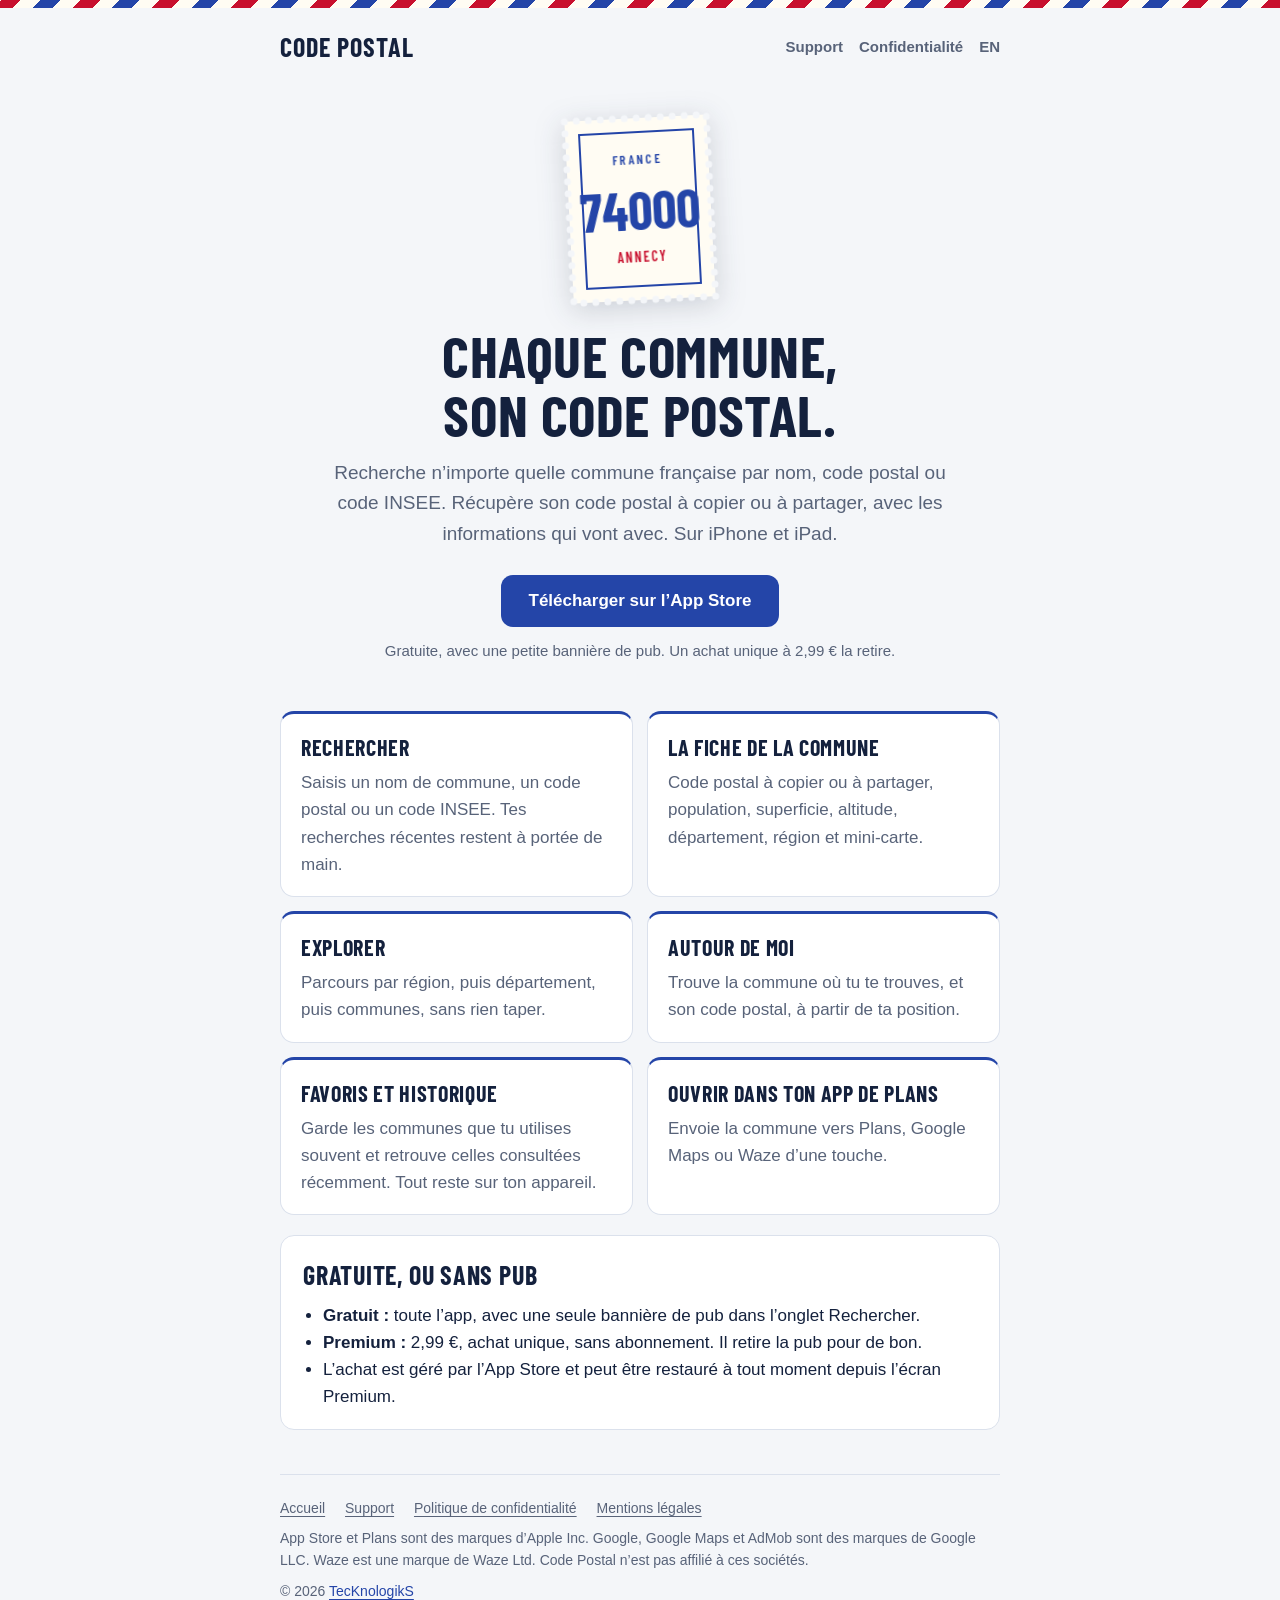
==== fr/index.html @ ab133513 "CP-9: site Code Postal FR/EN (présentation, confidentialité AdMob/UMP/ATT et localisation, support, " ====
<!doctype html>
<html lang="fr">
<head>
  <meta charset="utf-8">
  <meta name="viewport" content="width=device-width, initial-scale=1, viewport-fit=cover">
  <title>Code Postal — chaque commune française, son code postal</title>
  <meta name="description" content="Recherche une commune française par nom, code postal ou code INSEE. Code postal à copier ou partager, population, superficie, altitude, carte. Gratuit sur iPhone et iPad.">
  <meta name="theme-color" content="#2445a8">
  <meta name="apple-itunes-app" content="app-id=1579357995">
  <link rel="icon" href="../assets/favicon.svg" type="image/svg+xml">
  <link rel="alternate" hreflang="en" href="https://cp.tecknologiks.com/">
  <link rel="alternate" hreflang="fr" href="https://cp.tecknologiks.com/fr/">
  <link rel="alternate" hreflang="x-default" href="https://cp.tecknologiks.com/">
  <link rel="stylesheet" href="../assets/style.css">
</head>
<body>
  <div class="wrap">
    <header class="site">
      <a class="brand" href="./">Code Postal</a>
      <nav class="site" aria-label="Navigation">
        <a href="support.html">Support</a>
        <a href="confidentialite.html">Confidentialité</a>
        <a href="../" hreflang="en" lang="en">EN</a>
      </nav>
    </header>

    <main>
      <section class="hero">
        <svg class="stamp" viewBox="0 0 150 190" aria-hidden="true" focusable="false">
          <rect class="paper" x="4" y="4" width="142" height="182"/>
          <rect class="perf" x="4" y="4" width="142" height="182" fill="none" stroke-width="7" stroke-dasharray="0 12" stroke-linecap="round"/>
          <rect class="frame" x="18" y="18" width="114" height="154"/>
          <text class="small" x="75" y="50">FRANCE</text>
          <text class="code" x="75" y="116">74000</text>
          <text class="city" x="75" y="148">ANNECY</text>
        </svg>
        <h1>Chaque commune,<br>son code postal.</h1>
        <p class="lead">Recherche n’importe quelle commune française par nom, code postal ou code INSEE. Récupère son code postal à copier ou à partager, avec les informations qui vont avec. Sur iPhone et iPad.</p>
        <a class="button" href="https://apps.apple.com/app/id1579357995">Télécharger sur l’App Store</a>
        <p class="price-note">Gratuite, avec une petite bannière de pub. Un achat unique à 2,99 € la retire.</p>
      </section>

      <section class="features" aria-label="Fonctionnalités">
        <div class="feature"><h3>Rechercher</h3><p>Saisis un nom de commune, un code postal ou un code INSEE. Tes recherches récentes restent à portée de main.</p></div>
        <div class="feature"><h3>La fiche de la commune</h3><p>Code postal à copier ou à partager, population, superficie, altitude, département, région et mini-carte.</p></div>
        <div class="feature"><h3>Explorer</h3><p>Parcours par région, puis département, puis communes, sans rien taper.</p></div>
        <div class="feature"><h3>Autour de moi</h3><p>Trouve la commune où tu te trouves, et son code postal, à partir de ta position.</p></div>
        <div class="feature"><h3>Favoris et historique</h3><p>Garde les communes que tu utilises souvent et retrouve celles consultées récemment. Tout reste sur ton appareil.</p></div>
        <div class="feature"><h3>Ouvrir dans ton app de plans</h3><p>Envoie la commune vers Plans, Google Maps ou Waze d’une touche.</p></div>
      </section>

      <section class="pricing" aria-labelledby="pricing-title">
        <h2 id="pricing-title">Gratuite, ou sans pub</h2>
        <ul>
          <li><strong>Gratuit :</strong> toute l’app, avec une seule bannière de pub dans l’onglet Rechercher.</li>
          <li><strong>Premium :</strong> 2,99 €, achat unique, sans abonnement. Il retire la pub pour de bon.</li>
          <li>L’achat est géré par l’App Store et peut être restauré à tout moment depuis l’écran Premium.</li>
        </ul>
      </section>
    </main>

    <footer class="site">
      <nav aria-label="Liens légaux">
        <a href="./">Accueil</a>
        <a href="support.html">Support</a>
        <a href="confidentialite.html">Politique de confidentialité</a>
        <a href="mentions-legales.html">Mentions légales</a>
      </nav>
      <p>App Store et Plans sont des marques d’Apple Inc. Google, Google Maps et AdMob sont des marques de Google LLC. Waze est une marque de Waze Ltd. Code Postal n’est pas affilié à ces sociétés.</p>
      <p>© 2026 <a href="https://tecknologiks.com/">TecKnologikS</a></p>
    </footer>
  </div>
</body>
</html>
---- assets/style.css ----
/* Code Postal site: same identity as the app (postal blue, stamp red, ivory paper, Barlow Condensed for display).
   Fonts are self-hosted (SIL OFL 1.1, see fonts/BarlowCondensed-LICENSE.txt): no third-party requests, no cookies. */

@font-face { font-family: "Barlow Condensed"; font-weight: 600; font-style: normal; font-display: swap; src: url("fonts/BarlowCondensed-SemiBold.ttf") format("truetype"); }
@font-face { font-family: "Barlow Condensed"; font-weight: 700; font-style: normal; font-display: swap; src: url("fonts/BarlowCondensed-Bold.ttf") format("truetype"); }

:root {
  --bg: #f4f6f9;
  --surface: #ffffff;
  --ink: #14213d;
  --muted: #586379;
  --line: #dbe1ec;
  --blue: #2445a8;
  --red: #c8102e;
  --paper: #fffcf3;
  --stamp-ink: #4a3b7a;
  --radius: 14px;
  --max: 760px;
  --display: "Barlow Condensed", "Arial Narrow", "Helvetica Neue", sans-serif;
}
@media (prefers-color-scheme: dark) {
  :root {
    --bg: #0f1420; --surface: #181f33; --ink: #eef1f7; --muted: #9aa5bb; --line: #2a3450;
    --blue: #8fa8ff; --red: #ff6b7a; --paper: #1c2740; --stamp-ink: #b9a9ec;
  }
}

* { box-sizing: border-box; }
html { -webkit-text-size-adjust: 100%; }
body {
  margin: 0; background: var(--bg); color: var(--ink);
  font-family: -apple-system, BlinkMacSystemFont, "Segoe UI", Roboto, Helvetica, Arial, sans-serif;
  font-size: 17px; line-height: 1.6;
}
a { color: var(--blue); text-underline-offset: 3px; }
a:focus-visible { outline: 3px solid var(--blue); outline-offset: 3px; border-radius: 4px; }

/* Airmail stripe, as on the Premium screen of the app */
body::before {
  content: ""; display: block; height: 8px;
  background: repeating-linear-gradient(-45deg, var(--red) 0 14px, var(--paper) 14px 28px, var(--blue) 28px 42px, var(--paper) 42px 56px);
}

.wrap { max-width: var(--max); margin: 0 auto; padding: 0 20px; }

header.site { display: flex; align-items: center; justify-content: space-between; padding: 18px 0; gap: 12px; }
.brand { display: flex; align-items: center; gap: 10px; font-family: var(--display); font-weight: 700; font-size: 26px; letter-spacing: .04em; text-transform: uppercase; color: var(--ink); text-decoration: none; white-space: nowrap; }
.brand img { width: 30px; height: 30px; }
nav.site { display: flex; flex-wrap: wrap; justify-content: flex-end; }
nav.site a { color: var(--muted); text-decoration: none; margin-left: 16px; font-size: 15px; font-weight: 600; }
nav.site a:hover, nav.site a[aria-current="page"] { color: var(--ink); }
@media (max-width: 420px) { .brand { font-size: 22px; } nav.site a { margin-left: 12px; font-size: 14px; } }

/* Landing */
.hero { padding: 28px 0 12px; text-align: center; }
.stamp { width: 150px; height: auto; display: block; margin: 0 auto 8px; filter: drop-shadow(0 6px 14px rgba(20, 33, 61, .18)); transform: rotate(-3deg); }
.stamp .paper { fill: var(--paper); }
.stamp .perf { stroke: var(--bg); }
.stamp .frame { fill: none; stroke: var(--blue); stroke-width: 2; }
.stamp text { font-family: var(--display); text-anchor: middle; }
.stamp .small { font-weight: 600; font-size: 13px; letter-spacing: .18em; fill: var(--blue); }
.stamp .code { font-weight: 700; font-size: 54px; fill: var(--blue); }
.stamp .city { font-weight: 600; font-size: 14px; letter-spacing: .14em; fill: var(--red); }
.hero h1 { font-family: var(--display); font-weight: 700; font-size: clamp(38px, 9vw, 58px); line-height: 1.02; letter-spacing: .01em; text-transform: uppercase; margin: 22px 0 14px; }
.hero p.lead { color: var(--muted); font-size: 19px; margin: 0 auto 26px; max-width: 34em; }

.button {
  display: inline-flex; align-items: center; justify-content: center;
  min-height: 52px; padding: 10px 28px; border-radius: 12px;
  font-weight: 700; font-size: 17px; text-decoration: none;
  background: var(--blue); color: #fff;
}
@media (prefers-color-scheme: dark) { .button { color: #0f1420; } }
.price-note { color: var(--muted); font-size: 15px; margin: 12px 0 0; }

.features { display: grid; gap: 14px; margin: 36px 0 20px; }
@media (min-width: 600px) { .features { grid-template-columns: 1fr 1fr; } }
.feature { background: var(--surface); border: 1px solid var(--line); border-top: 3px solid var(--blue); border-radius: var(--radius); padding: 16px 20px 18px; }
.feature h3 { margin: 0 0 4px; font-family: var(--display); font-size: 22px; letter-spacing: .03em; text-transform: uppercase; }
.feature p { margin: 0; color: var(--muted); }

.pricing { background: var(--surface); border: 1px solid var(--line); border-radius: var(--radius); padding: 18px 22px; margin: 0 0 44px; }
.pricing h2 { font-family: var(--display); font-size: 26px; text-transform: uppercase; letter-spacing: .03em; margin: 0 0 6px; }
.pricing ul { margin: 0; padding-left: 20px; }

/* Text pages */
.doc h1 { font-family: var(--display); font-weight: 700; font-size: 42px; line-height: 1.05; text-transform: uppercase; letter-spacing: .02em; margin: 28px 0 6px; }
.doc .updated { color: var(--muted); margin: 0 0 18px; }
.doc .summary { background: var(--surface); border: 1px solid var(--line); border-left: 4px solid var(--red); border-radius: var(--radius); padding: 16px 20px; margin: 0 0 8px; }
.doc h2 { font-family: var(--display); font-size: 27px; letter-spacing: .02em; margin: 34px 0 6px; }
.doc h3 { font-size: 18px; margin: 20px 0 4px; }
.doc ul { padding-left: 22px; }
.doc table { width: 100%; border-collapse: collapse; font-size: 15px; margin: 8px 0; }
.doc th, .doc td { text-align: left; vertical-align: top; padding: 8px 10px; border-bottom: 1px solid var(--line); }
.doc th { color: var(--muted); font-weight: 700; }
.table-wrap { overflow-x: auto; }

footer.site { border-top: 1px solid var(--line); margin-top: 40px; padding: 22px 0 40px; color: var(--muted); font-size: 14px; }
footer.site nav a { color: var(--muted); margin-right: 16px; display: inline-block; }
footer.site p { margin: 8px 0 0; }
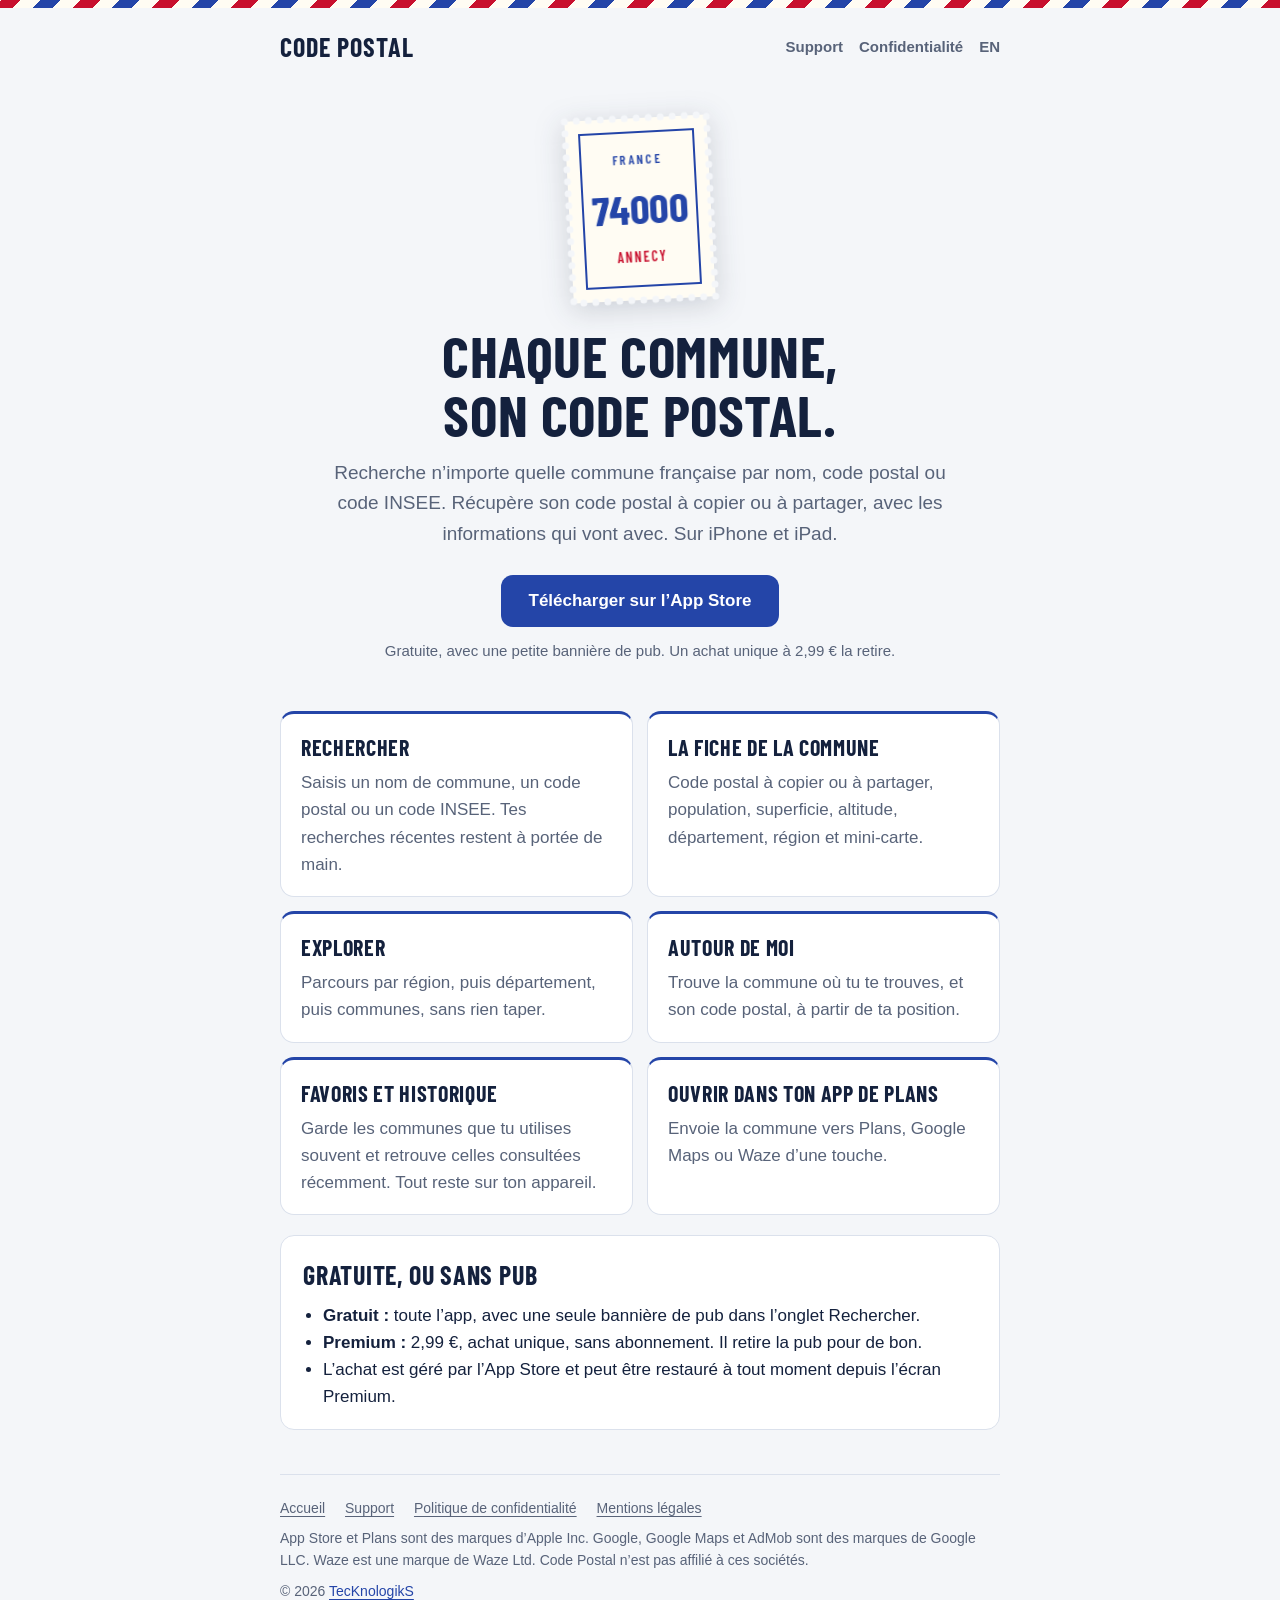
==== commit 5831fdfd: "CP-9: le code du timbre de l'accueil tient dans son cadre Co-Authored-By: Claude Opus 5.5 <noreply@a" ====
--- a/fr/index.html
+++ b/fr/index.html
@@ -31,7 +31,7 @@
           <rect class="perf" x="4" y="4" width="142" height="182" fill="none" stroke-width="7" stroke-dasharray="0 12" stroke-linecap="round"/>
           <rect class="frame" x="18" y="18" width="114" height="154"/>
           <text class="small" x="75" y="50">FRANCE</text>
-          <text class="code" x="75" y="116">74000</text>
+          <text class="code" x="75" y="110" textLength="96" lengthAdjust="spacingAndGlyphs">74000</text>
           <text class="city" x="75" y="148">ANNECY</text>
         </svg>
         <h1>Chaque commune,<br>son code postal.</h1>
--- a/assets/style.css
+++ b/assets/style.css
@@ -59,7 +59,7 @@
 .stamp .frame { fill: none; stroke: var(--blue); stroke-width: 2; }
 .stamp text { font-family: var(--display); text-anchor: middle; }
 .stamp .small { font-weight: 600; font-size: 13px; letter-spacing: .18em; fill: var(--blue); }
-.stamp .code { font-weight: 700; font-size: 54px; fill: var(--blue); }
+.stamp .code { font-weight: 700; font-size: 40px; fill: var(--blue); }
 .stamp .city { font-weight: 600; font-size: 14px; letter-spacing: .14em; fill: var(--red); }
 .hero h1 { font-family: var(--display); font-weight: 700; font-size: clamp(38px, 9vw, 58px); line-height: 1.02; letter-spacing: .01em; text-transform: uppercase; margin: 22px 0 14px; }
 .hero p.lead { color: var(--muted); font-size: 19px; margin: 0 auto 26px; max-width: 34em; }
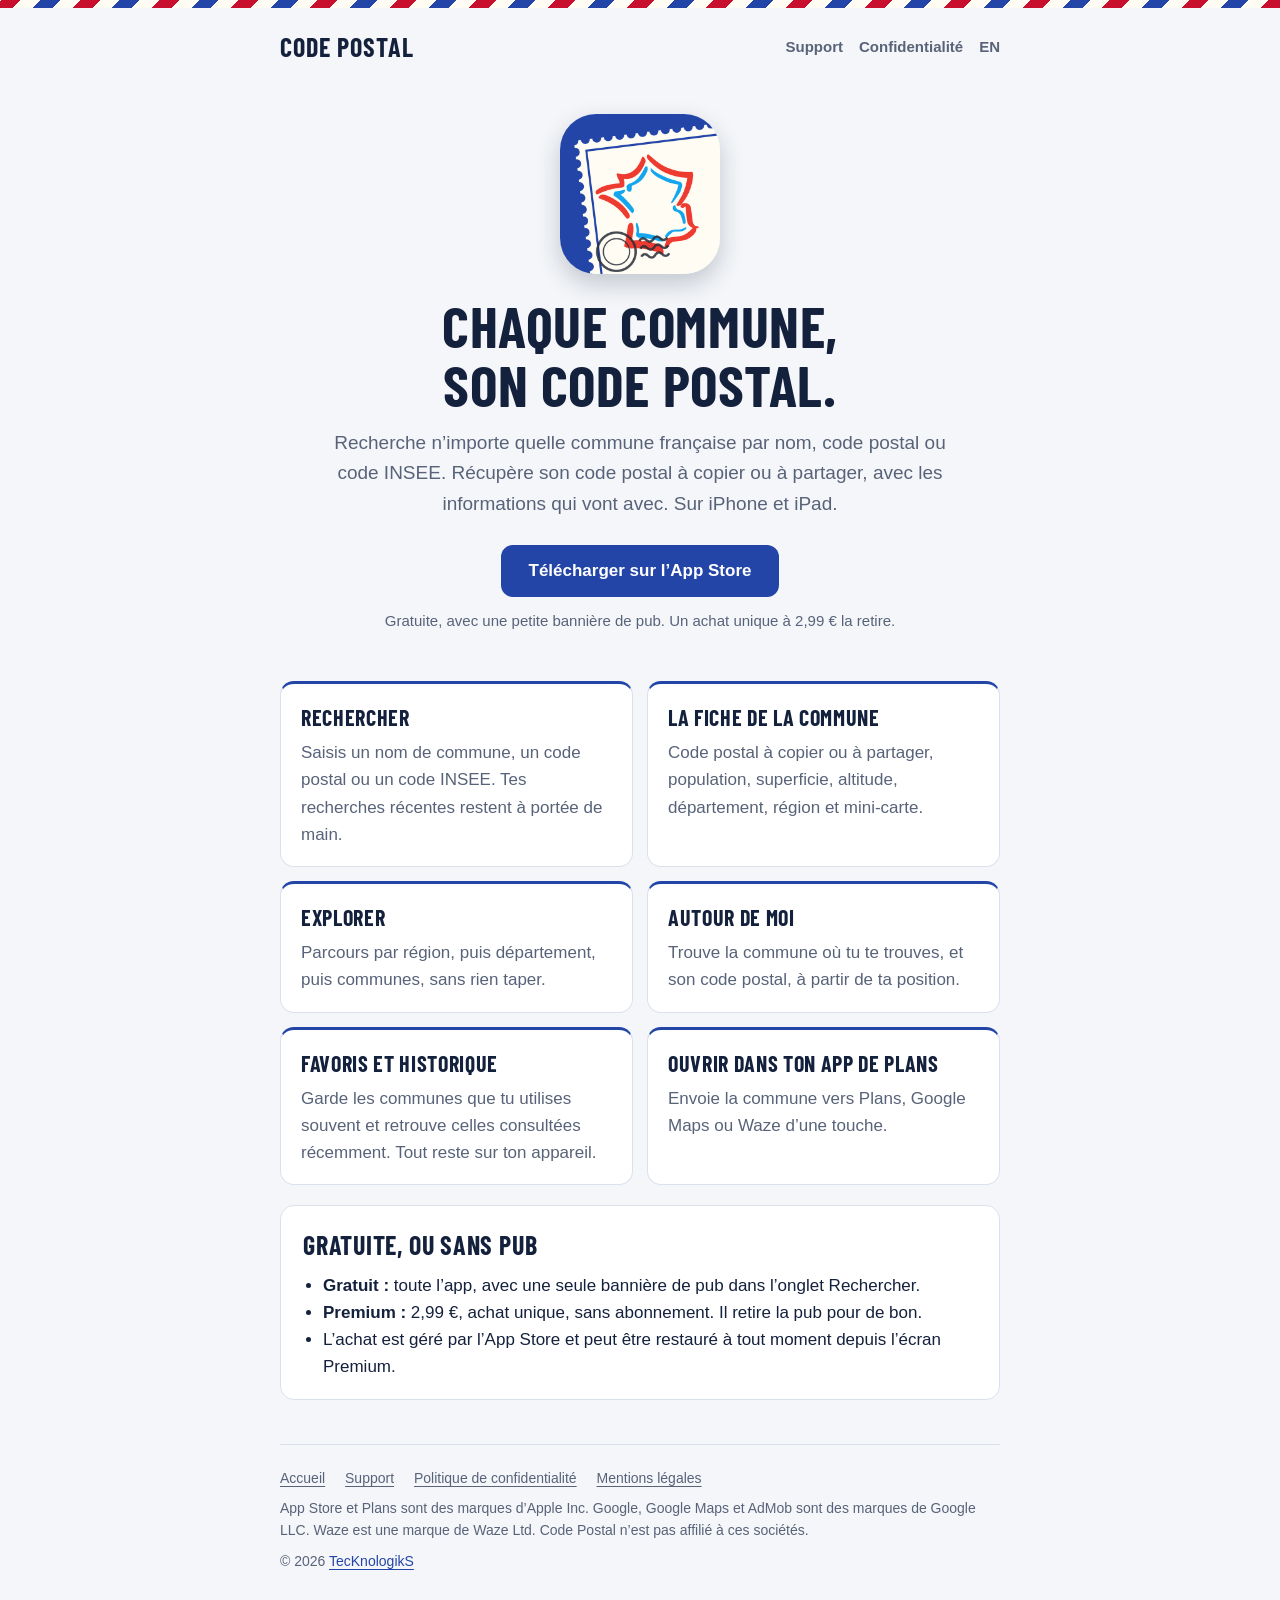
==== commit a01e5424: "CP-11: icône de l'app à la place du timbre décoratif et du favicon Co-Authored-By: Claude Opus 5.5 <" ====
--- a/fr/index.html
+++ b/fr/index.html
@@ -7,7 +7,8 @@
   <meta name="description" content="Recherche une commune française par nom, code postal ou code INSEE. Code postal à copier ou partager, population, superficie, altitude, carte. Gratuit sur iPhone et iPad.">
   <meta name="theme-color" content="#2445a8">
   <meta name="apple-itunes-app" content="app-id=1579357995">
-  <link rel="icon" href="../assets/favicon.svg" type="image/svg+xml">
+  <link rel="icon" href="../assets/icon-64.png" type="image/png">
+  <link rel="apple-touch-icon" href="../assets/icon-180.png">
   <link rel="alternate" hreflang="en" href="https://cp.tecknologiks.com/">
   <link rel="alternate" hreflang="fr" href="https://cp.tecknologiks.com/fr/">
   <link rel="alternate" hreflang="x-default" href="https://cp.tecknologiks.com/">
@@ -26,14 +27,7 @@
 
     <main>
       <section class="hero">
-        <svg class="stamp" viewBox="0 0 150 190" aria-hidden="true" focusable="false">
-          <rect class="paper" x="4" y="4" width="142" height="182"/>
-          <rect class="perf" x="4" y="4" width="142" height="182" fill="none" stroke-width="7" stroke-dasharray="0 12" stroke-linecap="round"/>
-          <rect class="frame" x="18" y="18" width="114" height="154"/>
-          <text class="small" x="75" y="50">FRANCE</text>
-          <text class="code" x="75" y="110" textLength="96" lengthAdjust="spacingAndGlyphs">74000</text>
-          <text class="city" x="75" y="148">ANNECY</text>
-        </svg>
+        <img class="app-icon" src="../assets/icon-512.png" width="160" height="160" alt="">
         <h1>Chaque commune,<br>son code postal.</h1>
         <p class="lead">Recherche n’importe quelle commune française par nom, code postal ou code INSEE. Récupère son code postal à copier ou à partager, avec les informations qui vont avec. Sur iPhone et iPad.</p>
         <a class="button" href="https://apps.apple.com/app/id1579357995">Télécharger sur l’App Store</a>
--- a/assets/style.css
+++ b/assets/style.css
@@ -98,3 +98,4 @@
 footer.site { border-top: 1px solid var(--line); margin-top: 40px; padding: 22px 0 40px; color: var(--muted); font-size: 14px; }
 footer.site nav a { color: var(--muted); margin-right: 16px; display: inline-block; }
 footer.site p { margin: 8px 0 0; }
+.app-icon { width: 160px; height: 160px; display: block; margin: 0 auto 12px; border-radius: 36px; box-shadow: 0 10px 24px rgba(20, 33, 61, .22); }
